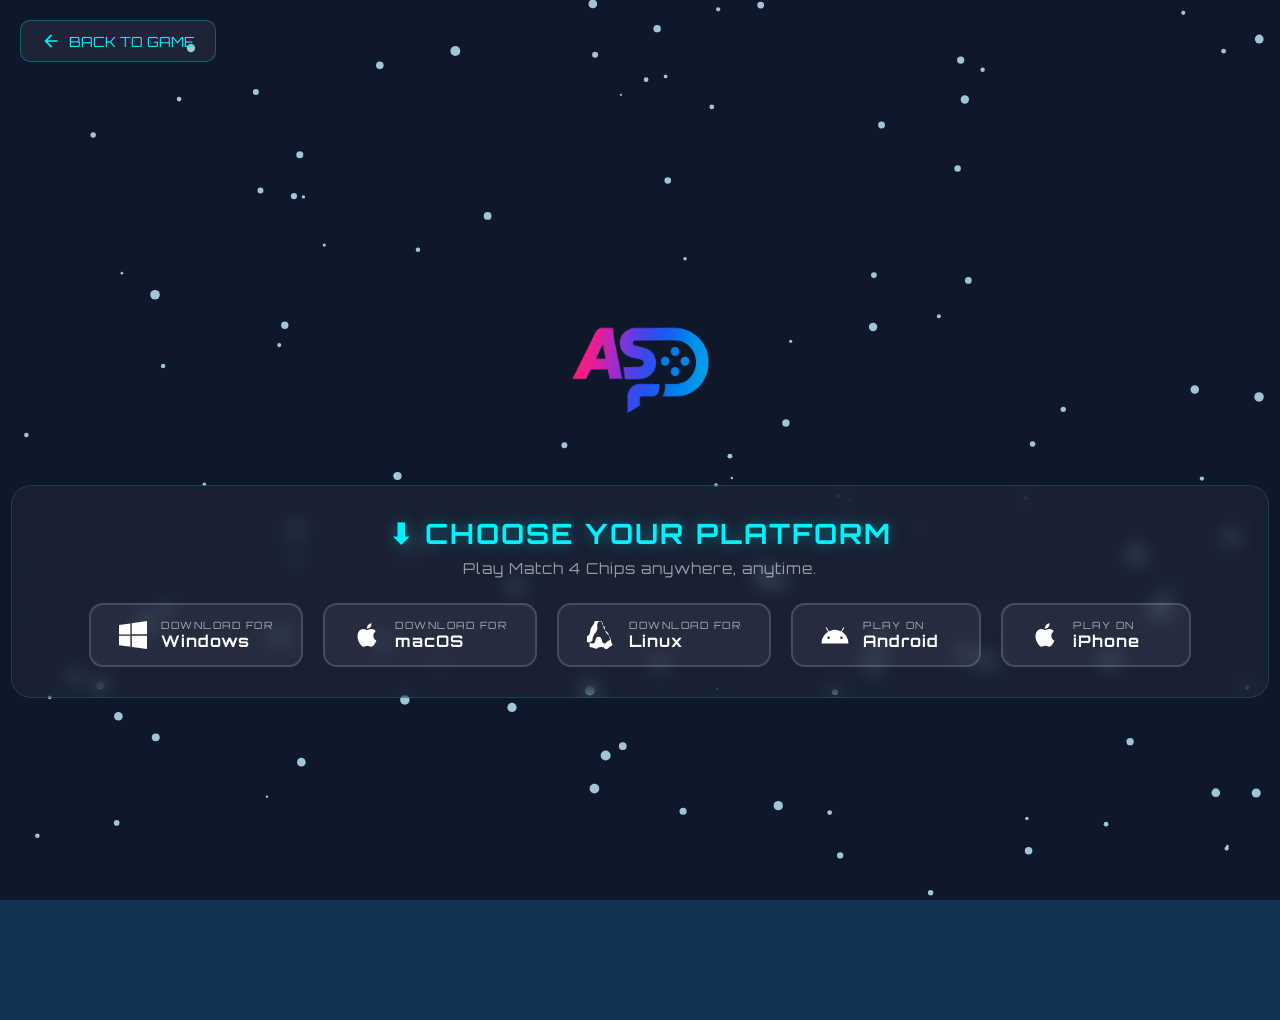
==== download.html @ 0f6c7f7f "feat: move download options to dedicated download page" ====
<!DOCTYPE html>
<html lang="en">
<head>
    <meta charset="UTF-8">
    <meta name="viewport" content="width=device-width, initial-scale=1.0">
    <link rel="preconnect" href="https://fonts.googleapis.com">
    <link rel="preconnect" href="https://fonts.gstatic.com" crossorigin>
    <link href="https://fonts.googleapis.com/css2?family=Orbitron:wght@400;500;600;700;800;900&display=swap" rel="stylesheet">
    <link rel="stylesheet" href="style.css">
    <title>Download - MATCH 4 CHIPS</title>
    <style>
        .download-container {
            display: flex;
            flex-direction: column;
            align-items: center;
            justify-content: center;
            min-height: 100vh;
            padding: 40px 20px;
            text-align: center;
        }
        .back-btn {
            position: absolute;
            top: 20px;
            left: 20px;
            color: #00f2fe;
            text-decoration: none;
            font-family: 'Orbitron', sans-serif;
            font-size: 14px;
            display: flex;
            align-items: center;
            gap: 8px;
            padding: 10px 20px;
            background: rgba(255, 255, 255, 0.06);
            border: 1px solid rgba(0, 242, 254, 0.3);
            border-radius: 10px;
            transition: all 0.3s ease;
        }
        .back-btn:hover {
            background: rgba(0, 242, 254, 0.15);
            transform: translateX(-5px);
        }
    </style>
</head>
<body>
    <canvas id="bg"></canvas>
    
    <a href="index.html" class="back-btn">
        <svg viewBox="0 0 24 24" fill="currentColor" width="20" height="20"><path d="M20 11H7.83l5.59-5.59L12 4l-8 8 8 8 1.41-1.41L7.83 13H20v-2z"/></svg>
        BACK TO GAME
    </a>

    <div class="download-container">
        <div class="logo" style="margin-bottom: 40px;">
            <img src="logo.png" class="logo1" />
        </div>

        <div class="download-section" style="margin-top: 0; display: block;">
            <h2 class="download-title">⬇ Choose Your Platform</h2>
            <p class="download-subtitle">Play Match 4 Chips anywhere, anytime.</p>
            
            <div class="download-buttons">
                <a href="https://github.com/sudiptosaha5002-lang/Match-4-Chips-Game/archive/refs/heads/main.zip" class="download-btn windows" download>
                    <svg viewBox="0 0 24 24" fill="currentColor" width="24" height="24"><path d="M0 3.449L9.75 2.1v9.451H0m10.949-9.602L24 0v11.4H10.949M0 12.6h9.75v9.451L0 20.699M10.949 12.6H24V24l-12.9-1.801"/></svg>
                    <div class="download-btn-text">
                        <span class="download-label">Download for</span>
                        <span class="download-platform">Windows</span>
                    </div>
                </a>
                <a href="https://github.com/sudiptosaha5002-lang/Match-4-Chips-Game/archive/refs/heads/main.zip" class="download-btn mac" download>
                    <svg viewBox="0 0 24 24" fill="currentColor" width="24" height="24"><path d="M18.71 19.5c-.83 1.24-1.71 2.45-3.05 2.47-1.34.03-1.77-.79-3.29-.79-1.53 0-2 .77-3.27.82-1.31.05-2.3-1.32-3.14-2.53C4.25 17 2.94 12.45 4.7 9.39c.87-1.52 2.43-2.48 4.12-2.51 1.28-.02 2.5.87 3.29.87.78 0 2.26-1.07 3.8-.91.65.03 2.47.26 3.64 1.98-.09.06-2.17 1.28-2.15 3.81.03 3.02 2.65 4.03 2.68 4.04-.03.07-.42 1.44-1.38 2.83M13 3.5c.73-.83 1.94-1.46 2.94-1.5.13 1.17-.34 2.35-1.04 3.19-.69.85-1.83 1.51-2.95 1.42-.15-1.15.41-2.35 1.05-3.11z"/></svg>
                    <div class="download-btn-text">
                        <span class="download-label">Download for</span>
                        <span class="download-platform">macOS</span>
                    </div>
                </a>
                <a href="https://github.com/sudiptosaha5002-lang/Match-4-Chips-Game/archive/refs/heads/main.zip" class="download-btn linux" download>
                    <svg viewBox="0 0 24 24" fill="currentColor" width="24" height="24"><path d="M12.504 0c-.155 0-.315.008-.48.021-4.226.333-3.105 4.807-3.17 6.298-.076 1.092-.3 1.953-1.05 3.02-.885 1.051-2.127 2.75-2.716 4.521-.278.832-.41 1.684-.287 2.489a.424.424 0 00-.11.135c-.26.268-.45.6-.663.839-.199.199-.485.267-.797.4-.313.136-.658.269-.864.68-.09.189-.136.394-.132.602 0 .199.027.4.055.536.058.399.116.728.04.97-.249.68-.28 1.145-.106 1.484.174.334.535.47.94.601.81.2 1.91.135 2.774.6.926.466 1.866.67 2.616.47.526-.116.97-.464 1.208-.946.587-.003 1.23-.269 2.26-.334.699-.058 1.574.267 2.577.2.025.134.063.198.114.333l.003.003c.391.778 1.113 1.132 1.884 1.071.771-.06 1.592-.536 2.257-1.306.631-.765 1.683-1.084 2.378-1.503.348-.199.629-.469.649-.853.023-.4-.2-.811-.714-1.376v-.097l-.003-.003c-.17-.2-.25-.535-.338-.926-.2-.868-.134-2.138-.934-3.674-.466-.902-1.005-1.602-1.607-2.169-.625-.6-1.277-1.2-1.774-1.866-.497-.669-.849-1.471-1.108-2.723-.106-.567-.132-1.143-.123-1.522-.013-.468-.088-.99-.384-1.413-.315-.449-.77-.601-1.28-.543zm-.034 1.07c.455-.063.795.128.988.417.19.29.267.678.282 1.119.013.466.006 1.066.119 1.676.256 1.307.638 2.186 1.196 2.936.557.749 1.226 1.399 1.849 1.996.57.545 1.067 1.176 1.491 2.003.753 1.447.826 2.59 1.007 3.384.09.397.2.785.463 1.076.06.06.127.117.18.164-.141.349-.41.553-.689.706-.652.382-1.802.742-2.504 1.594-.604.71-1.336 1.102-1.97 1.152-.63.047-1.167-.192-1.458-.79-.276-.569-.465-1.193-.613-1.79-.146-.59-.27-1.164-.425-1.557-.339-.86-.858-1.306-1.459-1.532-.303-.13-.64-.2-1.003-.2h-.002c-.341 0-.68.07-.967.185-.6.21-1.095.637-1.418 1.478-.15.388-.266.958-.401 1.545-.136.59-.312 1.21-.576 1.768-.28.586-.808.82-1.431.872-.624.05-1.36-.14-2.04-.508a10.484 10.484 0 01-.122-.063c-.724-.399-1.779-.347-2.565-.537-.379-.1-.614-.218-.718-.411-.104-.193-.133-.525.107-1.1.155-.37.152-.784.098-1.208-.055-.426-.123-.795-.18-1.155-.025-.124-.046-.324-.043-.508.004-.193.038-.376.113-.536.056-.12.203-.249.461-.363.326-.143.753-.233 1.006-.49.26-.265.46-.573.674-.854.214-.285.378-.583.502-.95.087-.233.195-.597.277-.96-.038-.753.008-1.548.278-2.36.544-1.638 1.71-3.265 2.566-4.28.695-.863.95-1.838 1.035-2.99.072-1.542-.138-4.613 2.76-4.88z"/></svg>
                    <div class="download-btn-text">
                        <span class="download-label">Download for</span>
                        <span class="download-platform">Linux</span>
                    </div>
                </a>
                <a href="https://match4chipss.netlify.app/" class="download-btn android" target="_blank">
                    <svg viewBox="0 0 24 24" fill="currentColor" width="24" height="24"><path d="M17.523 15.341a1.015 1.015 0 01-1.016-1.016c0-.562.453-1.015 1.016-1.015a1.015 1.015 0 11-.001 2.031zm-11.046 0a1.015 1.015 0 01-1.016-1.016c0-.562.453-1.015 1.016-1.015a1.015 1.015 0 11-.001 2.031zm11.405-6.02l1.96-3.396a.416.416 0 00-.152-.567.416.416 0 00-.567.152l-1.986 3.44A12.306 12.306 0 0012 7.467c-1.812 0-3.521.393-5.137 1.483L4.877 5.51a.416.416 0 00-.567-.152.416.416 0 00-.152.567l1.96 3.396C2.689 11.435.482 15.068.482 19.241h23.036c0-4.173-2.207-7.806-5.636-9.92z"/></svg>
                    <div class="download-btn-text">
                        <span class="download-label">Play on</span>
                        <span class="download-platform">Android</span>
                    </div>
                </a>
                <a href="https://match4chipss.netlify.app/" class="download-btn iphone" target="_blank">
                    <svg viewBox="0 0 24 24" fill="currentColor" width="24" height="24"><path d="M18.71 19.5c-.83 1.24-1.71 2.45-3.05 2.47-1.34.03-1.77-.79-3.29-.79-1.53 0-2 .77-3.27.82-1.31.05-2.3-1.32-3.14-2.53C4.25 17 2.94 12.45 4.7 9.39c.87-1.52 2.43-2.48 4.12-2.51 1.28-.02 2.5.87 3.29.87.78 0 2.26-1.07 3.8-.91.65.03 2.47.26 3.64 1.98-.09.06-2.17 1.28-2.15 3.81.03 3.02 2.65 4.03 2.68 4.04-.03.07-.42 1.44-1.38 2.83M13 3.5c.73-.83 1.94-1.46 2.94-1.5.13 1.17-.34 2.35-1.04 3.19-.69.85-1.83 1.51-2.95 1.42-.15-1.15.41-2.35 1.05-3.11z"/></svg>
                    <div class="download-btn-text">
                        <span class="download-label">Play on</span>
                        <span class="download-platform">iPhone</span>
                    </div>
                </a>
            </div>
        </div>
    </div>

    <script src="bgscript.js"></script>
</body>
</html>
---- style.css ----
body {
    background-color: rgb(17, 50, 83);
    margin: 0;
    min-height: 100vh;
    display: flex;
    flex-direction: column;
    justify-content: center;
    align-items: center;
    overflow-y: auto;
    overflow-x: hidden;
    padding: 20px 0;
    box-sizing: border-box;
}

#bg {
    position: fixed;
    top: 0;
    left: 0;
    z-index: -1;
    width: 100vw;
    height: 100vh;
    background: #0f172a; 
}

.logo {
    text-align: center;
    margin-bottom: 20px;
    width: 100%;
}

.logo1 {
    height: auto;
    width: 25vw;
    min-width: 140px;
    max-width: 185px;
}

.content-wrapper {
    display: flex;
    flex-direction: row;
    align-items: center;
    justify-content: center;
    gap: 40px;
    width: 95vw;
    max-width: 1400px;
    flex-wrap: wrap;
    margin: 0 auto;
}

.intro {
    text-transform: uppercase;
    color: aqua;
    font-family: 'Orbitron', sans-serif;
    text-align: left;
    flex: 1 1 300px;
    max-width: 500px;
    box-sizing: border-box;
    margin: 0;
}

.intro h1 {
    font-size: clamp(28px, 6vw, 40px);
    margin: 10px 0;
}

.intro h2 {
    font-size: clamp(16px, 3.5vw, 22px);
    margin: 5px 0 15px 0;
}

.btn-group {
    display: flex;
    justify-content: flex-start;
    gap: 20px;
    flex-wrap: wrap;
    margin-bottom: 25px;
}

.sbtn, .restart {
    border: 3px solid rgb(255, 255, 255);
    background-color: rgb(89, 177, 140);
    border-radius: 16px;
    padding: 10px 20px;
    font-family: 'Orbitron', system-ui, -apple-system, BlinkMacSystemFont, 'Segoe UI', Roboto, Oxygen, Ubuntu, Cantarell, 'Open Sans', 'Helvetica Neue', sans-serif;
    font-weight: bold;
    font-size: clamp(14px, 4vw, 19px);
    color: rgb(189, 236, 221);
    cursor: pointer;
    transition: all 0.2s ease;
    display: flex;
    justify-content: center;
    align-items: center;
}

.restart {
    border: 3px solid rgb(192, 241, 45);
    background-color: rgb(71, 171, 68);
    color: rgb(209, 248, 209);
}

.sbtn:hover, .restart:hover {
    transform: translateY(-3px) scale(1.05);
    box-shadow:
        inset 0 2px 0 rgba(255,255,255,0.4),
        0 10px 18px rgba(0,0,0,0.4);
}

.sbtn:active, .restart:active {
    transform: translateY(1px) scale(0.98);
    box-shadow:
        inset 0 1px 0 rgba(255,255,255,0.2),
        0 4px 6px rgba(0,0,0,0.3);
}

.container {
    border: 5px solid rgb(255, 252, 252);
    border-radius: 20px;
    flex: 1 1 auto;
    width: 100%;
    max-width: 750px;
    background-color: aqua;
    display: flex;
    justify-content: center;
    align-items: center;
    margin: 0 auto;
    padding: 1vw;
    box-sizing: border-box;
}

.board {
    border-spacing: 0;
    margin: auto;
    width: 100%;
    table-layout: fixed;
}

.board td {
    padding: min(1vw, 2px);
}

.board button {
    width: 100%;
    aspect-ratio: 1 / 1;
    border: min(1vw, 4.5px) solid rgb(5, 60, 46);
    border-radius: 50%;
    background-color: rgb(125, 121, 121);
    cursor: pointer;
    box-sizing: border-box;
    display: block;
}


/* Download CTA on Main Page */
.download-cta {
    margin: 30px auto;
    text-align: center;
}

.download-game-btn {
    display: inline-flex;
    align-items: center;
    gap: 12px;
    padding: 12px 30px;
    background: rgba(0, 242, 254, 0.1);
    border: 2px solid #00f2fe;
    border-radius: 50px;
    color: #00f2fe;
    font-family: 'Orbitron', sans-serif;
    font-size: 14px;
    font-weight: 700;
    text-decoration: none;
    text-transform: uppercase;
    letter-spacing: 2px;
    transition: all 0.3s ease;
    box-shadow: 0 0 15px rgba(0, 242, 254, 0.2);
}

.download-game-btn:hover {
    background: #00f2fe;
    color: #0f172a;
    transform: translateY(-3px);
    box-shadow: 0 0 30px rgba(0, 242, 254, 0.6);
}

.download-game-btn svg {
    transition: transform 0.3s ease;
}

.download-game-btn:hover svg {
    transform: translateY(2px);
}

/* Download Section */
.download-section {
    width: 95vw;
    max-width: 1400px;
    text-align: center;
    margin: 40px auto 20px;
    padding: 30px 20px;
    background: rgba(255, 255, 255, 0.04);
    border: 1px solid rgba(0, 242, 254, 0.15);
    border-radius: 20px;
    backdrop-filter: blur(10px);
    -webkit-backdrop-filter: blur(10px);
}

.download-title {
    font-family: 'Orbitron', sans-serif;
    font-size: clamp(20px, 4vw, 28px);
    color: #00f2fe;
    margin: 0 0 8px;
    text-transform: uppercase;
    letter-spacing: 2px;
    text-shadow: 0 0 15px rgba(0, 242, 254, 0.4);
}

.download-subtitle {
    font-family: 'Orbitron', sans-serif;
    font-size: clamp(12px, 2.5vw, 15px);
    color: rgba(255, 255, 255, 0.55);
    margin: 0 0 25px;
    letter-spacing: 1px;
}

.download-buttons {
    display: flex;
    justify-content: center;
    gap: 20px;
    flex-wrap: wrap;
}

.download-btn {
    display: flex;
    align-items: center;
    gap: 14px;
    padding: 14px 28px;
    border-radius: 14px;
    text-decoration: none;
    border: 2px solid rgba(255, 255, 255, 0.15);
    background: rgba(255, 255, 255, 0.06);
    color: #fff;
    cursor: pointer;
    transition: all 0.3s ease;
    min-width: 190px;
    box-sizing: border-box;
}

.download-btn svg {
    width: 28px;
    height: 28px;
    flex-shrink: 0;
    transition: transform 0.3s ease;
}

.download-btn-text {
    display: flex;
    flex-direction: column;
    align-items: flex-start;
    text-align: left;
}

.download-label {
    font-family: 'Orbitron', sans-serif;
    font-size: 10px;
    text-transform: uppercase;
    letter-spacing: 1.5px;
    opacity: 0.6;
}

.download-platform {
    font-family: 'Orbitron', sans-serif;
    font-size: 16px;
    font-weight: 700;
    letter-spacing: 1px;
}

/* Platform-specific accent colors */
.download-btn.windows:hover {
    border-color: #00a4ef;
    background: rgba(0, 164, 239, 0.15);
    box-shadow: 0 0 20px rgba(0, 164, 239, 0.25), inset 0 0 15px rgba(0, 164, 239, 0.08);
    transform: translateY(-4px);
}

.download-btn.mac:hover {
    border-color: #a2aaad;
    background: rgba(162, 170, 173, 0.15);
    box-shadow: 0 0 20px rgba(162, 170, 173, 0.25), inset 0 0 15px rgba(162, 170, 173, 0.08);
    transform: translateY(-4px);
}

.download-btn.linux:hover {
    border-color: #f5a623;
    background: rgba(245, 166, 35, 0.15);
    box-shadow: 0 0 20px rgba(245, 166, 35, 0.25), inset 0 0 15px rgba(245, 166, 35, 0.08);
    transform: translateY(-4px);
}

.download-btn.android:hover {
    border-color: #3ddc84;
    background: rgba(61, 220, 132, 0.15);
    box-shadow: 0 0 20px rgba(61, 220, 132, 0.25), inset 0 0 15px rgba(61, 220, 132, 0.08);
    transform: translateY(-4px);
}

.download-btn.iphone:hover {
    border-color: #f5f5f7;
    background: rgba(245, 245, 247, 0.12);
    box-shadow: 0 0 20px rgba(245, 245, 247, 0.2), inset 0 0 15px rgba(245, 245, 247, 0.06);
    transform: translateY(-4px);
}

.download-btn:hover svg {
    transform: scale(1.15);
}

.download-btn:active {
    transform: translateY(1px) scale(0.98);
}

@media (max-width: 768px) {
    .content-wrapper {
        flex-direction: column;
    }
    .intro {
        text-align: center;
    }
    .btn-group {
        justify-content: center;
    }
    .container {
        border-width: 3px;
        border-radius: 15px;
        width: 95vw;
    }
    .download-section {
        margin-top: 30px;
        padding: 20px 15px;
    }
    .download-buttons {
        flex-direction: column;
        align-items: center;
        gap: 12px;
    }
    .download-btn {
        width: 100%;
        max-width: 280px;
        justify-content: center;
        padding: 12px 20px;
    }
}

@media (max-width: 400px) {
    .download-btn {
        min-width: unset;
        padding: 10px 16px;
        gap: 10px;
    }
    .download-platform {
        font-size: 14px;
    }
}

/* Cyberpunk 2D UI Scrollbar */
::-webkit-scrollbar {
    width: 12px;
    background: #0a0a0f;
}

::-webkit-scrollbar-track {
    background: rgb(17, 50, 83);
    border-left: 2px solid #00f2fe;
}

::-webkit-scrollbar-thumb {
    background-color: #0f172a;
    border: 1px solid #00f2fe;
    box-shadow: inset 0 0 5px #00f2fe;
}

::-webkit-scrollbar-thumb:hover {
    background-color: #00f2fe;
    box-shadow: 0 0 10px #00f2fe, 0 0 20px #00f2fe;
}
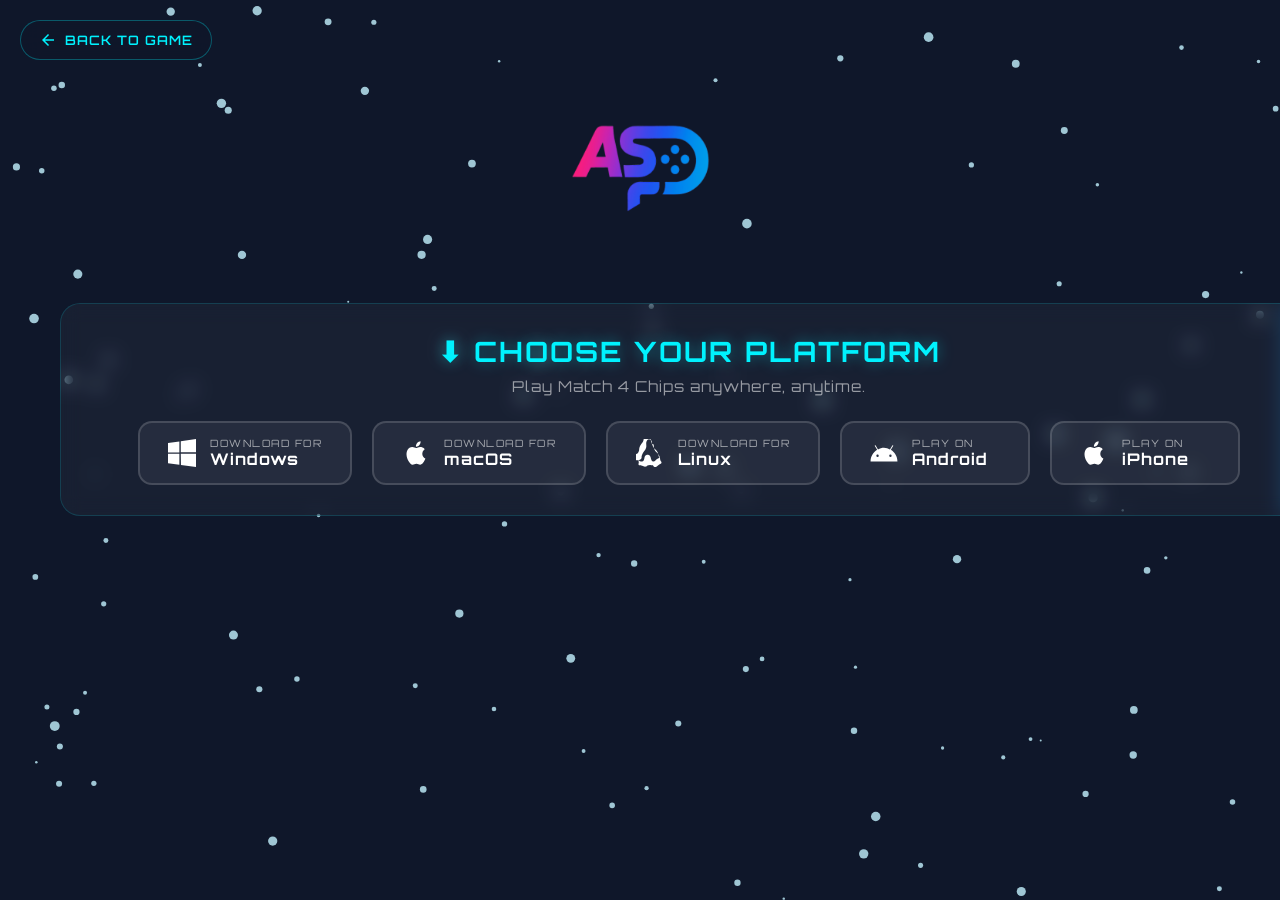
==== commit a9517b13: "fix: improve download page UI and layout" ====
--- a/download.html
+++ b/download.html
@@ -9,35 +9,48 @@
     <link rel="stylesheet" href="style.css">
     <title>Download - MATCH 4 CHIPS</title>
     <style>
-        .download-container {
+        body {
+            justify-content: flex-start; /* Override center to allow scrolling if needed */
+            padding-top: 80px;
+        }
+        .back-btn {
+            position: fixed;
+            top: 20px;
+            left: 20px;
+            z-index: 100;
+            color: #00f2fe;
+            text-decoration: none;
+            font-family: 'Orbitron', sans-serif;
+            font-size: 13px;
+            font-weight: 600;
+            display: flex;
+            align-items: center;
+            gap: 8px;
+            padding: 10px 18px;
+            background: rgba(15, 23, 42, 0.8);
+            border: 1px solid rgba(0, 242, 254, 0.3);
+            border-radius: 50px;
+            transition: all 0.3s ease;
+            backdrop-filter: blur(10px);
+            -webkit-backdrop-filter: blur(10px);
+            text-transform: uppercase;
+            letter-spacing: 1px;
+        }
+        .back-btn:hover {
+            background: #00f2fe;
+            color: #0f172a;
+            box-shadow: 0 0 20px rgba(0, 242, 254, 0.4);
+            transform: translateX(5px);
+        }
+        .download-page-wrapper {
+            width: 100%;
+            max-width: 1200px;
             display: flex;
             flex-direction: column;
             align-items: center;
-            justify-content: center;
-            min-height: 100vh;
-            padding: 40px 20px;
-            text-align: center;
-        }
-        .back-btn {
-            position: absolute;
-            top: 20px;
-            left: 20px;
-            color: #00f2fe;
-            text-decoration: none;
-            font-family: 'Orbitron', sans-serif;
-            font-size: 14px;
-            display: flex;
-            align-items: center;
-            gap: 8px;
-            padding: 10px 20px;
-            background: rgba(255, 255, 255, 0.06);
-            border: 1px solid rgba(0, 242, 254, 0.3);
-            border-radius: 10px;
-            transition: all 0.3s ease;
-        }
-        .back-btn:hover {
-            background: rgba(0, 242, 254, 0.15);
-            transform: translateX(-5px);
+            padding: 20px;
+            box-sizing: border-box;
+            z-index: 10;
         }
     </style>
 </head>
@@ -45,50 +58,50 @@
     <canvas id="bg"></canvas>
     
     <a href="index.html" class="back-btn">
-        <svg viewBox="0 0 24 24" fill="currentColor" width="20" height="20"><path d="M20 11H7.83l5.59-5.59L12 4l-8 8 8 8 1.41-1.41L7.83 13H20v-2z"/></svg>
-        BACK TO GAME
+        <svg viewBox="0 0 24 24" fill="currentColor" width="18" height="18"><path d="M20 11H7.83l5.59-5.59L12 4l-8 8 8 8 1.41-1.41L7.83 13H20v-2z"/></svg>
+        <span>Back to Game</span>
     </a>
 
-    <div class="download-container">
-        <div class="logo" style="margin-bottom: 40px;">
-            <img src="logo.png" class="logo1" />
+    <div class="download-page-wrapper">
+        <div class="logo">
+            <img src="logo.png" class="logo1" alt="Match 4 Chips Logo" />
         </div>
 
-        <div class="download-section" style="margin-top: 0; display: block;">
+        <div class="download-section">
             <h2 class="download-title">⬇ Choose Your Platform</h2>
             <p class="download-subtitle">Play Match 4 Chips anywhere, anytime.</p>
             
             <div class="download-buttons">
                 <a href="https://github.com/sudiptosaha5002-lang/Match-4-Chips-Game/archive/refs/heads/main.zip" class="download-btn windows" download>
-                    <svg viewBox="0 0 24 24" fill="currentColor" width="24" height="24"><path d="M0 3.449L9.75 2.1v9.451H0m10.949-9.602L24 0v11.4H10.949M0 12.6h9.75v9.451L0 20.699M10.949 12.6H24V24l-12.9-1.801"/></svg>
+                    <svg viewBox="0 0 24 24" fill="currentColor"><path d="M0 3.449L9.75 2.1v9.451H0m10.949-9.602L24 0v11.4H10.949M0 12.6h9.75v9.451L0 20.699M10.949 12.6H24V24l-12.9-1.801"/></svg>
                     <div class="download-btn-text">
                         <span class="download-label">Download for</span>
                         <span class="download-platform">Windows</span>
                     </div>
                 </a>
                 <a href="https://github.com/sudiptosaha5002-lang/Match-4-Chips-Game/archive/refs/heads/main.zip" class="download-btn mac" download>
-                    <svg viewBox="0 0 24 24" fill="currentColor" width="24" height="24"><path d="M18.71 19.5c-.83 1.24-1.71 2.45-3.05 2.47-1.34.03-1.77-.79-3.29-.79-1.53 0-2 .77-3.27.82-1.31.05-2.3-1.32-3.14-2.53C4.25 17 2.94 12.45 4.7 9.39c.87-1.52 2.43-2.48 4.12-2.51 1.28-.02 2.5.87 3.29.87.78 0 2.26-1.07 3.8-.91.65.03 2.47.26 3.64 1.98-.09.06-2.17 1.28-2.15 3.81.03 3.02 2.65 4.03 2.68 4.04-.03.07-.42 1.44-1.38 2.83M13 3.5c.73-.83 1.94-1.46 2.94-1.5.13 1.17-.34 2.35-1.04 3.19-.69.85-1.83 1.51-2.95 1.42-.15-1.15.41-2.35 1.05-3.11z"/></svg>
+                    <svg viewBox="0 0 24 24" fill="currentColor"><path d="M18.71 19.5c-.83 1.24-1.71 2.45-3.05 2.47-1.34.03-1.77-.79-3.29-.79-1.53 0-2 .77-3.27.82-1.31.05-2.3-1.32-3.14-2.53C4.25 17 2.94 12.45 4.7 9.39c.87-1.52 2.43-2.48 4.12-2.51 1.28-.02 2.5.87 3.29.87.78 0 2.26-1.07 3.8-.91.65.03 2.47.26 3.64 1.98-.09.06-2.17 1.28-2.15 3.81.03 3.02 2.65 4.03 2.68 4.04-.03.07-.42 1.44-1.38 2.83M13 3.5c.73-.83 1.94-1.46 2.94-1.5.13 1.17-.34 2.35-1.04 3.19-.69.85-1.83 1.51-2.95 1.42-.15-1.15.41-2.35 1.05-3.11z"/></svg>
                     <div class="download-btn-text">
                         <span class="download-label">Download for</span>
                         <span class="download-platform">macOS</span>
                     </div>
                 </a>
                 <a href="https://github.com/sudiptosaha5002-lang/Match-4-Chips-Game/archive/refs/heads/main.zip" class="download-btn linux" download>
-                    <svg viewBox="0 0 24 24" fill="currentColor" width="24" height="24"><path d="M12.504 0c-.155 0-.315.008-.48.021-4.226.333-3.105 4.807-3.17 6.298-.076 1.092-.3 1.953-1.05 3.02-.885 1.051-2.127 2.75-2.716 4.521-.278.832-.41 1.684-.287 2.489a.424.424 0 00-.11.135c-.26.268-.45.6-.663.839-.199.199-.485.267-.797.4-.313.136-.658.269-.864.68-.09.189-.136.394-.132.602 0 .199.027.4.055.536.058.399.116.728.04.97-.249.68-.28 1.145-.106 1.484.174.334.535.47.94.601.81.2 1.91.135 2.774.6.926.466 1.866.67 2.616.47.526-.116.97-.464 1.208-.946.587-.003 1.23-.269 2.26-.334.699-.058 1.574.267 2.577.2.025.134.063.198.114.333l.003.003c.391.778 1.113 1.132 1.884 1.071.771-.06 1.592-.536 2.257-1.306.631-.765 1.683-1.084 2.378-1.503.348-.199.629-.469.649-.853.023-.4-.2-.811-.714-1.376v-.097l-.003-.003c-.17-.2-.25-.535-.338-.926-.2-.868-.134-2.138-.934-3.674-.466-.902-1.005-1.602-1.607-2.169-.625-.6-1.277-1.2-1.774-1.866-.497-.669-.849-1.471-1.108-2.723-.106-.567-.132-1.143-.123-1.522-.013-.468-.088-.99-.384-1.413-.315-.449-.77-.601-1.28-.543zm-.034 1.07c.455-.063.795.128.988.417.19.29.267.678.282 1.119.013.466.006 1.066.119 1.676.256 1.307.638 2.186 1.196 2.936.557.749 1.226 1.399 1.849 1.996.57.545 1.067 1.176 1.491 2.003.753 1.447.826 2.59 1.007 3.384.09.397.2.785.463 1.076.06.06.127.117.18.164-.141.349-.41.553-.689.706-.652.382-1.802.742-2.504 1.594-.604.71-1.336 1.102-1.97 1.152-.63.047-1.167-.192-1.458-.79-.276-.569-.465-1.193-.613-1.79-.146-.59-.27-1.164-.425-1.557-.339-.86-.858-1.306-1.459-1.532-.303-.13-.64-.2-1.003-.2h-.002c-.341 0-.68.07-.967.185-.6.21-1.095.637-1.418 1.478-.15.388-.266.958-.401 1.545-.136.59-.312 1.21-.576 1.768-.28.586-.808.82-1.431.872-.624.05-1.36-.14-2.04-.508a10.484 10.484 0 01-.122-.063c-.724-.399-1.779-.347-2.565-.537-.379-.1-.614-.218-.718-.411-.104-.193-.133-.525.107-1.1.155-.37.152-.784.098-1.208-.055-.426-.123-.795-.18-1.155-.025-.124-.046-.324-.043-.508.004-.193.038-.376.113-.536.056-.12.203-.249.461-.363.326-.143.753-.233 1.006-.49.26-.265.46-.573.674-.854.214-.285.378-.583.502-.95.087-.233.195-.597.277-.96-.038-.753.008-1.548.278-2.36.544-1.638 1.71-3.265 2.566-4.28.695-.863.95-1.838 1.035-2.99.072-1.542-.138-4.613 2.76-4.88z"/></svg>
+                    <svg viewBox="0 0 24 24" fill="currentColor"><path d="M12.504 0c-.155 0-.315.008-.48.021-4.226.333-3.105 4.807-3.17 6.298-.076 1.092-.3 1.953-1.05 3.02-.885 1.051-2.127 2.75-2.716 4.521-.278.832-.41 1.684-.287 2.489a.424.424 0 00-.11.135c-.26.268-.45.6-.663.839-.199.199-.485.267-.797.4-.313.136-.658.269-.864.68-.09.189-.136.394-.132.602 0 .199.027.4.055.536.058.399.116.728.04.97-.249.68-.28 1.145-.106 1.484.174.334.535.47.94.601.81.2 1.91.135 2.774.6.926.466 1.866.67 2.616.47.526-.116.97-.464 1.208-.946.587-.003 1.23-.269 2.26-.334.699-.058 1.574.267 2.577.2.025.134.063.198.114.333l.003.003c.391.778 1.113 1.132 1.884 1.071.771-.06 1.592-.536 2.257-1.306.631-.765 1.683-1.084 2.378-1.503.348-.199.629-.469.649-.853.023-.4-.2-.811-.714-1.376v-.097l-.003-.003c-.17-.2-.25-.535-.338-.926-.2-.868-.134-2.138-.934-3.674-.466-.902-1.005-1.602-1.607-2.169-.625-.6-1.277-1.2-1.774-1.866-.497-.669-.849-1.471-1.108-2.723-.106-.567-.132-1.143-.123-1.522-.013-.468-.088-.99-.384-1.413-.315-.449-.77-.601-1.28-.543zm-.034 1.07c.455-.063.795.128.988.417.19.29.267.678.282 1.119.013.466.006 1.066.119 1.676.256 1.307.638 2.186 1.196 2.936.557.749 1.226 1.399 1.849 1.996.57.545 1.067 1.176 1.491 2.003.753 1.447.826 2.59 1.007 3.384.09.397.2.785.463 1.076.06.06.127.117.18.164-.141.349-.41.553-.689.706-.652.382-1.802.742-2.504 1.594-.604.71-1.336 1.102-1.97 1.152-.63.047-1.167-.192-1.458-.79-.276-.569-.465-1.193-.613-1.79-.146-.59-.27-1.164-.425-1.557-.339-.86-.858-1.306-1.459-1.532-.303-.13-.64-.2-1.003-.2h-.002c-.341 0-.68.07-.967.185-.6.21-1.095.637-1.418 1.478-.15.388-.266.958-.401 1.545-.136.59-.312 1.21-.576 1.768-.28.586-.808.82-1.431.872-.624.05-1.36-.14-2.04-.508a10.484 10.484 0 01-.122-.063c-.724-.399-1.779-.347-2.565-.537-.379-.1-.614-.218-.718-.411-.104-.193-.133-.525.107-1.1.155-.37.152-.784.098-1.208-.055-.426-.123-.795-.18-1.155-.025-.124-.046-.324-.043-.508.004-.193.038-.376.113-.536.056-.12.203-.249.461-.363.326-.143.753-.233 1.006-.49.26-.265.46-.573.674-.854.214-.285.378-.583.502-.95.087-.233.195-.597.277-.96-.038-.753.008-1.548.278-2.36.544-1.638 1.71-3.265 2.566-4.28.695-.863.95-1.838 1.035-2.99.072-1.542-.138-4.613 2.76-4.88z"/></svg>
                     <div class="download-btn-text">
                         <span class="download-label">Download for</span>
                         <span class="download-platform">Linux</span>
                     </div>
                 </a>
                 <a href="https://match4chipss.netlify.app/" class="download-btn android" target="_blank">
-                    <svg viewBox="0 0 24 24" fill="currentColor" width="24" height="24"><path d="M17.523 15.341a1.015 1.015 0 01-1.016-1.016c0-.562.453-1.015 1.016-1.015a1.015 1.015 0 11-.001 2.031zm-11.046 0a1.015 1.015 0 01-1.016-1.016c0-.562.453-1.015 1.016-1.015a1.015 1.015 0 11-.001 2.031zm11.405-6.02l1.96-3.396a.416.416 0 00-.152-.567.416.416 0 00-.567.152l-1.986 3.44A12.306 12.306 0 0012 7.467c-1.812 0-3.521.393-5.137 1.483L4.877 5.51a.416.416 0 00-.567-.152.416.416 0 00-.152.567l1.96 3.396C2.689 11.435.482 15.068.482 19.241h23.036c0-4.173-2.207-7.806-5.636-9.92z"/></svg>
+                    <svg viewBox="0 0 24 24" fill="currentColor"><path d="M17.523 15.341a1.015 1.015 0 01-1.016-1.016c0-.562.453-1.015 1.016-1.015a1.015 1.015 0 11-.001 2.031zm-11.046 0a1.015 1.015 0 01-1.016-1.016c0-.562.453-1.015 1.016-1.015a1.015 1.015 0 11-.001 2.031zm11.405-6.02l1.96-3.396a.416.416 0 00-.152-.567.416.416 0 00-.567.152l-1.986 3.44A12.306 12.306 0 0012 7.467c-1.812 0-3.521.393-5.137 1.483L4.877 5.51a.416.416 0 00-.567-.152.416.416 0 00-.152.567l1.96 3.396C2.689 11.435.482 15.068.482 19.241h23.036c0-4.173-2.207-7.806-5.636-9.92z"/></svg>
                     <div class="download-btn-text">
                         <span class="download-label">Play on</span>
                         <span class="download-platform">Android</span>
                     </div>
                 </a>
                 <a href="https://match4chipss.netlify.app/" class="download-btn iphone" target="_blank">
-                    <svg viewBox="0 0 24 24" fill="currentColor" width="24" height="24"><path d="M18.71 19.5c-.83 1.24-1.71 2.45-3.05 2.47-1.34.03-1.77-.79-3.29-.79-1.53 0-2 .77-3.27.82-1.31.05-2.3-1.32-3.14-2.53C4.25 17 2.94 12.45 4.7 9.39c.87-1.52 2.43-2.48 4.12-2.51 1.28-.02 2.5.87 3.29.87.78 0 2.26-1.07 3.8-.91.65.03 2.47.26 3.64 1.98-.09.06-2.17 1.28-2.15 3.81.03 3.02 2.65 4.03 2.68 4.04-.03.07-.42 1.44-1.38 2.83M13 3.5c.73-.83 1.94-1.46 2.94-1.5.13 1.17-.34 2.35-1.04 3.19-.69.85-1.83 1.51-2.95 1.42-.15-1.15.41-2.35 1.05-3.11z"/></svg>
+                    <svg viewBox="0 0 24 24" fill="currentColor"><path d="M18.71 19.5c-.83 1.24-1.71 2.45-3.05 2.47-1.34.03-1.77-.79-3.29-.79-1.53 0-2 .77-3.27.82-1.31.05-2.3-1.32-3.14-2.53C4.25 17 2.94 12.45 4.7 9.39c.87-1.52 2.43-2.48 4.12-2.51 1.28-.02 2.5.87 3.29.87.78 0 2.26-1.07 3.8-.91.65.03 2.47.26 3.64 1.98-.09.06-2.17 1.28-2.15 3.81.03 3.02 2.65 4.03 2.68 4.04-.03.07-.42 1.44-1.38 2.83M13 3.5c.73-.83 1.94-1.46 2.94-1.5.13 1.17-.34 2.35-1.04 3.19-.69.85-1.83 1.51-2.95 1.42-.15-1.15.41-2.35 1.05-3.11z"/></svg>
                     <div class="download-btn-text">
                         <span class="download-label">Play on</span>
                         <span class="download-platform">iPhone</span>
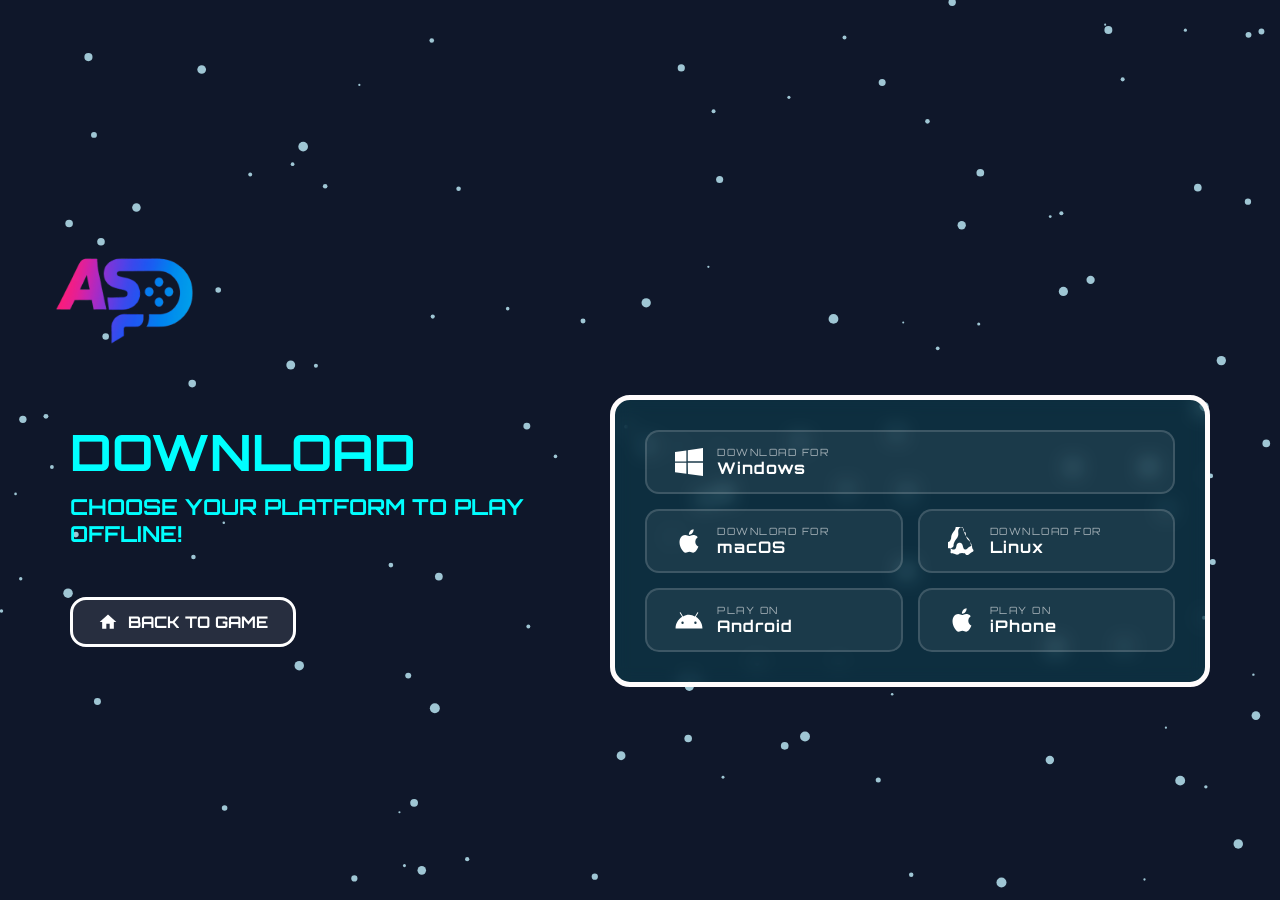
==== commit 1174e00a: "fix: match download page layout with game page" ====
--- a/download.html
+++ b/download.html
@@ -9,69 +9,79 @@
     <link rel="stylesheet" href="style.css">
     <title>Download - MATCH 4 CHIPS</title>
     <style>
-        body {
-            justify-content: flex-start; /* Override center to allow scrolling if needed */
-            padding-top: 80px;
-        }
-        .back-btn {
-            position: fixed;
-            top: 20px;
-            left: 20px;
-            z-index: 100;
-            color: #00f2fe;
-            text-decoration: none;
-            font-family: 'Orbitron', sans-serif;
-            font-size: 13px;
-            font-weight: 600;
-            display: flex;
-            align-items: center;
-            gap: 8px;
-            padding: 10px 18px;
-            background: rgba(15, 23, 42, 0.8);
-            border: 1px solid rgba(0, 242, 254, 0.3);
-            border-radius: 50px;
-            transition: all 0.3s ease;
+        /* Custom adjustments for the download page to match game layout */
+        .download-container-box {
+            background: rgba(0, 255, 255, 0.1);
+            border: 5px solid rgb(255, 252, 252);
+            border-radius: 20px;
+            padding: 30px;
+            width: 100%;
+            max-width: 600px;
+            box-sizing: border-box;
             backdrop-filter: blur(10px);
             -webkit-backdrop-filter: blur(10px);
-            text-transform: uppercase;
-            letter-spacing: 1px;
         }
-        .back-btn:hover {
-            background: #00f2fe;
+        
+        .download-btn-grid {
+            display: grid;
+            grid-template-columns: 1fr;
+            gap: 15px;
+            width: 100%;
+        }
+
+        @media (min-width: 1000px) {
+            .download-btn-grid {
+                grid-template-columns: 1fr 1fr;
+            }
+            .download-btn.windows { grid-column: span 2; } /* Make windows button wide */
+        }
+
+        .back-home-btn {
+            display: inline-flex;
+            align-items: center;
+            gap: 10px;
+            padding: 12px 25px;
+            background: rgba(255, 255, 255, 0.1);
+            border: 3px solid #fff;
+            border-radius: 16px;
+            color: #fff;
+            font-family: 'Orbitron', sans-serif;
+            font-weight: bold;
+            text-decoration: none;
+            transition: all 0.2s ease;
+            margin-top: 20px;
+        }
+
+        .back-home-btn:hover {
+            transform: translateY(-3px);
+            background: #fff;
             color: #0f172a;
-            box-shadow: 0 0 20px rgba(0, 242, 254, 0.4);
-            transform: translateX(5px);
-        }
-        .download-page-wrapper {
-            width: 100%;
-            max-width: 1200px;
-            display: flex;
-            flex-direction: column;
-            align-items: center;
-            padding: 20px;
-            box-sizing: border-box;
-            z-index: 10;
         }
     </style>
 </head>
 <body>
     <canvas id="bg"></canvas>
     
-    <a href="index.html" class="back-btn">
-        <svg viewBox="0 0 24 24" fill="currentColor" width="18" height="18"><path d="M20 11H7.83l5.59-5.59L12 4l-8 8 8 8 1.41-1.41L7.83 13H20v-2z"/></svg>
-        <span>Back to Game</span>
-    </a>
+    <!-- Using the same logo structure as index.html -->
+    <div class="logo" style="text-align: left; padding-left: 5vw; margin-top: 20px;">
+        <img src="logo.png" class="logo1" />
+    </div>
 
-    <div class="download-page-wrapper">
-        <div class="logo">
-            <img src="logo.png" class="logo1" alt="Match 4 Chips Logo" />
+    <div class="content-wrapper" style="margin-top: 0;">
+        <div class="intro">
+            <h1 style="font-size: clamp(32px, 8vw, 50px);">DOWNLOAD</h1>
+            <h2 style="margin-bottom: 30px;">Choose your platform to play offline!</h2>
+            
+            <div class="btn-group">
+                <a href="index.html" class="back-home-btn">
+                    <svg viewBox="0 0 24 24" fill="currentColor" width="20" height="20"><path d="M10 20v-6h4v6h5v-8h3L12 3 2 12h3v8z"/></svg>
+                    <span>BACK TO GAME</span>
+                </a>
+            </div>
         </div>
 
-        <div class="download-section">
-            <h2 class="download-title">⬇ Choose Your Platform</h2>
-            <p class="download-subtitle">Play Match 4 Chips anywhere, anytime.</p>
-            
-            <div class="download-buttons">
+        <div class="download-container-box">
+            <div class="download-btn-grid">
                 <a href="https://github.com/sudiptosaha5002-lang/Match-4-Chips-Game/archive/refs/heads/main.zip" class="download-btn windows" download>
                     <svg viewBox="0 0 24 24" fill="currentColor"><path d="M0 3.449L9.75 2.1v9.451H0m10.949-9.602L24 0v11.4H10.949M0 12.6h9.75v9.451L0 20.699M10.949 12.6H24V24l-12.9-1.801"/></svg>
                     <div class="download-btn-text">
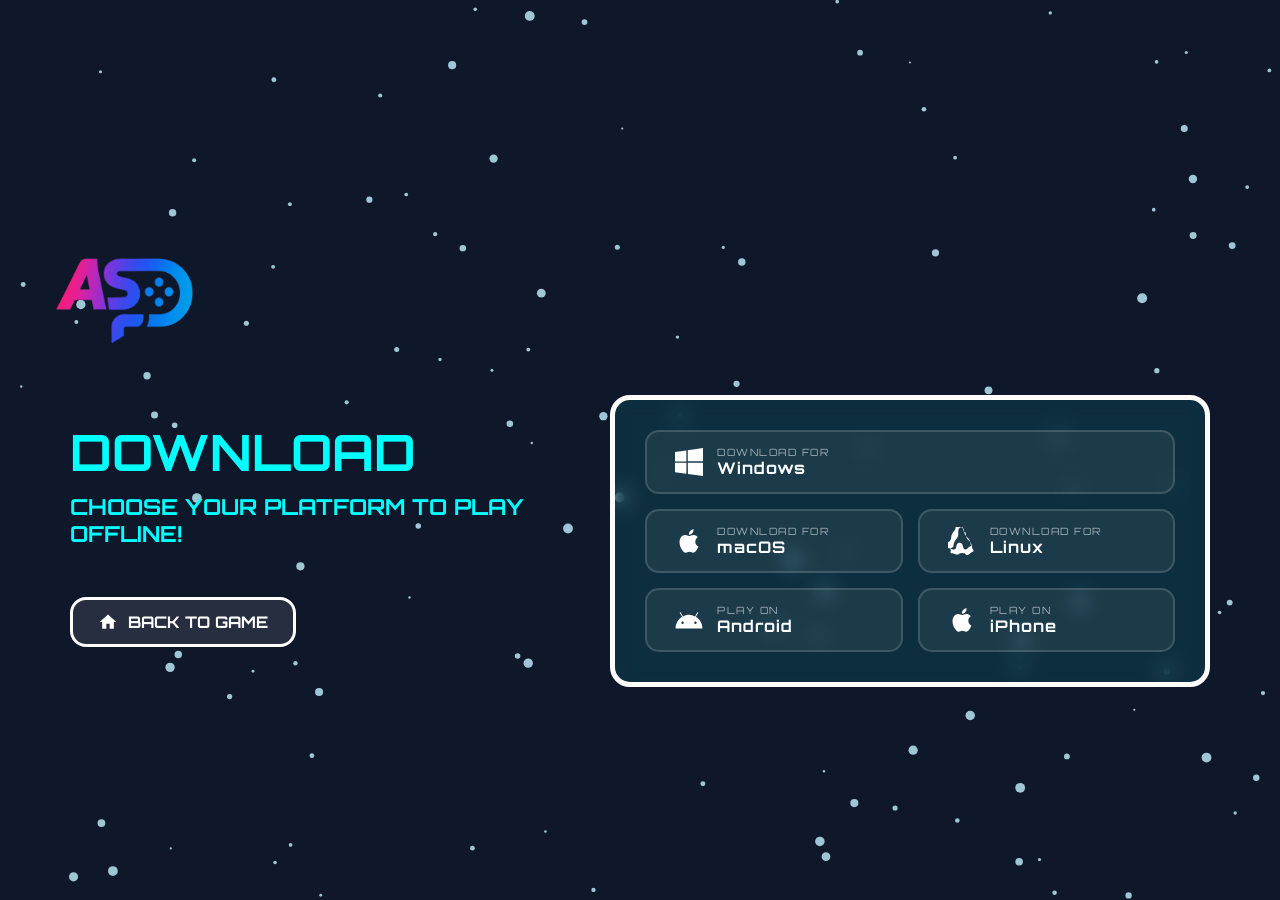
==== commit 7f78fa57: "feat: enable PWA support for offline play and installation" ====
--- a/download.html
+++ b/download.html
@@ -7,6 +7,7 @@
     <link rel="preconnect" href="https://fonts.gstatic.com" crossorigin>
     <link href="https://fonts.googleapis.com/css2?family=Orbitron:wght@400;500;600;700;800;900&display=swap" rel="stylesheet">
     <link rel="stylesheet" href="style.css">
+    <link rel="manifest" href="manifest.json">
     <title>Download - MATCH 4 CHIPS</title>
     <style>
         /* Custom adjustments for the download page to match game layout */
@@ -122,5 +123,14 @@
     </div>
 
     <script src="bgscript.js"></script>
+    <script>
+        if ('serviceWorker' in navigator) {
+            window.addEventListener('load', () => {
+                navigator.serviceWorker.register('./sw.js')
+                    .then(reg => console.log('Service Worker registered!'))
+                    .catch(err => console.log('Service Worker failed:', err));
+            });
+        }
+    </script>
 </body>
 </html>
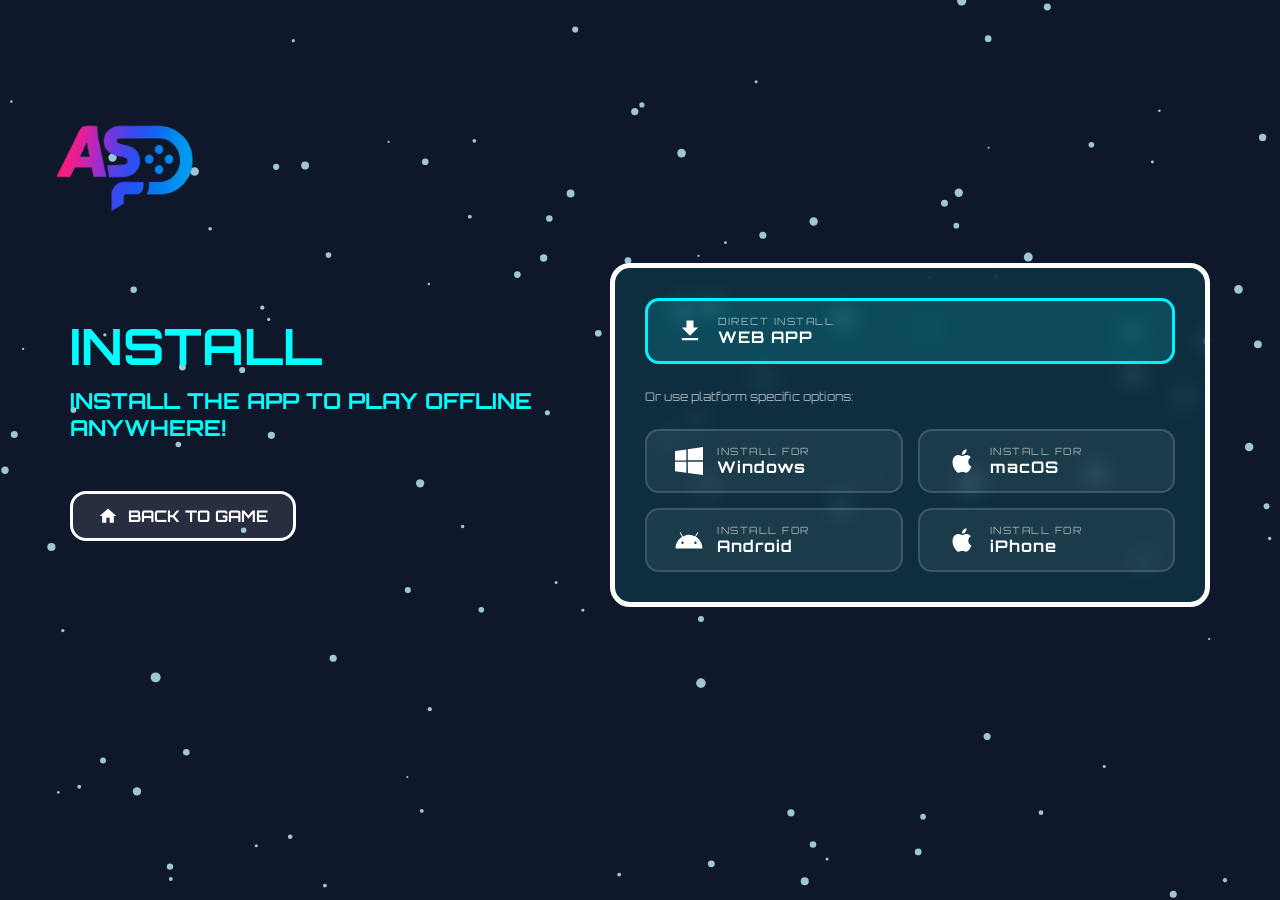
==== commit 411cbc0d: "feat: trigger direct PWA installation from download buttons" ====
--- a/download.html
+++ b/download.html
@@ -10,7 +10,49 @@
     <link rel="manifest" href="manifest.json">
     <title>Download - MATCH 4 CHIPS</title>
     <style>
-        /* Custom adjustments for the download page to match game layout */
+        body {
+            justify-content: flex-start;
+            padding-top: 80px;
+        }
+        .back-btn {
+            position: fixed;
+            top: 20px;
+            left: 20px;
+            z-index: 100;
+            color: #00f2fe;
+            text-decoration: none;
+            font-family: 'Orbitron', sans-serif;
+            font-size: 13px;
+            font-weight: 600;
+            display: flex;
+            align-items: center;
+            gap: 8px;
+            padding: 10px 18px;
+            background: rgba(15, 23, 42, 0.8);
+            border: 1px solid rgba(0, 242, 254, 0.3);
+            border-radius: 50px;
+            transition: all 0.3s ease;
+            backdrop-filter: blur(10px);
+            -webkit-backdrop-filter: blur(10px);
+            text-transform: uppercase;
+            letter-spacing: 1px;
+        }
+        .back-btn:hover {
+            background: #00f2fe;
+            color: #0f172a;
+            box-shadow: 0 0 20px rgba(0, 242, 254, 0.4);
+            transform: translateX(5px);
+        }
+        .download-page-wrapper {
+            width: 100%;
+            max-width: 1200px;
+            display: flex;
+            flex-direction: column;
+            align-items: center;
+            padding: 20px;
+            box-sizing: border-box;
+            z-index: 10;
+        }
         .download-container-box {
             background: rgba(0, 255, 255, 0.1);
             border: 5px solid rgb(255, 252, 252);
@@ -22,21 +64,18 @@
             backdrop-filter: blur(10px);
             -webkit-backdrop-filter: blur(10px);
         }
-        
         .download-btn-grid {
             display: grid;
             grid-template-columns: 1fr;
             gap: 15px;
             width: 100%;
         }
-
         @media (min-width: 1000px) {
             .download-btn-grid {
                 grid-template-columns: 1fr 1fr;
             }
-            .download-btn.windows { grid-column: span 2; } /* Make windows button wide */
-        }
-
+            .install-btn-main { grid-column: span 2; }
+        }
         .back-home-btn {
             display: inline-flex;
             align-items: center;
@@ -52,26 +91,36 @@
             transition: all 0.2s ease;
             margin-top: 20px;
         }
-
         .back-home-btn:hover {
             transform: translateY(-3px);
             background: #fff;
             color: #0f172a;
+        }
+        /* Custom alert for iPhone */
+        #ios-notice {
+            display: none;
+            margin-top: 20px;
+            padding: 15px;
+            background: rgba(255, 255, 255, 0.1);
+            border: 1px solid #fff;
+            border-radius: 10px;
+            color: #fff;
+            font-family: 'Orbitron', sans-serif;
+            font-size: 14px;
         }
     </style>
 </head>
 <body>
     <canvas id="bg"></canvas>
     
-    <!-- Using the same logo structure as index.html -->
     <div class="logo" style="text-align: left; padding-left: 5vw; margin-top: 20px;">
         <img src="logo.png" class="logo1" />
     </div>
 
     <div class="content-wrapper" style="margin-top: 0;">
         <div class="intro">
-            <h1 style="font-size: clamp(32px, 8vw, 50px);">DOWNLOAD</h1>
-            <h2 style="margin-bottom: 30px;">Choose your platform to play offline!</h2>
+            <h1 style="font-size: clamp(32px, 8vw, 50px);">INSTALL</h1>
+            <h2 style="margin-bottom: 30px;">Install the app to play offline anywhere!</h2>
             
             <div class="btn-group">
                 <a href="index.html" class="back-home-btn">
@@ -82,48 +131,91 @@
         </div>
 
         <div class="download-container-box">
-            <div class="download-btn-grid">
-                <a href="https://github.com/sudiptosaha5002-lang/Match-4-Chips-Game/archive/refs/heads/main.zip" class="download-btn windows" download>
+            <div class="download-btn-grid" id="install-container">
+                <!-- Direct Install Button -->
+                <button id="install-btn" class="download-btn windows install-btn-main" style="width: 100%; border: 3px solid #00f2fe; background: rgba(0, 242, 254, 0.15);">
+                    <svg viewBox="0 0 24 24" fill="currentColor"><path d="M19 9h-4V3H9v6H5l7 7 7-7zM5 18v2h14v-2H5z"/></svg>
+                    <div class="download-btn-text">
+                        <span class="download-label">Direct Install</span>
+                        <span class="download-platform">WEB APP</span>
+                    </div>
+                </button>
+
+                <p style="color: rgba(255,255,255,0.6); grid-column: span 2; font-family: 'Orbitron', sans-serif; font-size: 12px; margin: 10px 0;">Or use platform specific options:</p>
+
+                <button class="download-btn windows platform-install">
                     <svg viewBox="0 0 24 24" fill="currentColor"><path d="M0 3.449L9.75 2.1v9.451H0m10.949-9.602L24 0v11.4H10.949M0 12.6h9.75v9.451L0 20.699M10.949 12.6H24V24l-12.9-1.801"/></svg>
                     <div class="download-btn-text">
-                        <span class="download-label">Download for</span>
+                        <span class="download-label">Install for</span>
                         <span class="download-platform">Windows</span>
                     </div>
-                </a>
-                <a href="https://github.com/sudiptosaha5002-lang/Match-4-Chips-Game/archive/refs/heads/main.zip" class="download-btn mac" download>
+                </button>
+                <button class="download-btn mac platform-install">
                     <svg viewBox="0 0 24 24" fill="currentColor"><path d="M18.71 19.5c-.83 1.24-1.71 2.45-3.05 2.47-1.34.03-1.77-.79-3.29-.79-1.53 0-2 .77-3.27.82-1.31.05-2.3-1.32-3.14-2.53C4.25 17 2.94 12.45 4.7 9.39c.87-1.52 2.43-2.48 4.12-2.51 1.28-.02 2.5.87 3.29.87.78 0 2.26-1.07 3.8-.91.65.03 2.47.26 3.64 1.98-.09.06-2.17 1.28-2.15 3.81.03 3.02 2.65 4.03 2.68 4.04-.03.07-.42 1.44-1.38 2.83M13 3.5c.73-.83 1.94-1.46 2.94-1.5.13 1.17-.34 2.35-1.04 3.19-.69.85-1.83 1.51-2.95 1.42-.15-1.15.41-2.35 1.05-3.11z"/></svg>
                     <div class="download-btn-text">
-                        <span class="download-label">Download for</span>
+                        <span class="download-label">Install for</span>
                         <span class="download-platform">macOS</span>
                     </div>
-                </a>
-                <a href="https://github.com/sudiptosaha5002-lang/Match-4-Chips-Game/archive/refs/heads/main.zip" class="download-btn linux" download>
-                    <svg viewBox="0 0 24 24" fill="currentColor"><path d="M12.504 0c-.155 0-.315.008-.48.021-4.226.333-3.105 4.807-3.17 6.298-.076 1.092-.3 1.953-1.05 3.02-.885 1.051-2.127 2.75-2.716 4.521-.278.832-.41 1.684-.287 2.489a.424.424 0 00-.11.135c-.26.268-.45.6-.663.839-.199.199-.485.267-.797.4-.313.136-.658.269-.864.68-.09.189-.136.394-.132.602 0 .199.027.4.055.536.058.399.116.728.04.97-.249.68-.28 1.145-.106 1.484.174.334.535.47.94.601.81.2 1.91.135 2.774.6.926.466 1.866.67 2.616.47.526-.116.97-.464 1.208-.946.587-.003 1.23-.269 2.26-.334.699-.058 1.574.267 2.577.2.025.134.063.198.114.333l.003.003c.391.778 1.113 1.132 1.884 1.071.771-.06 1.592-.536 2.257-1.306.631-.765 1.683-1.084 2.378-1.503.348-.199.629-.469.649-.853.023-.4-.2-.811-.714-1.376v-.097l-.003-.003c-.17-.2-.25-.535-.338-.926-.2-.868-.134-2.138-.934-3.674-.466-.902-1.005-1.602-1.607-2.169-.625-.6-1.277-1.2-1.774-1.866-.497-.669-.849-1.471-1.108-2.723-.106-.567-.132-1.143-.123-1.522-.013-.468-.088-.99-.384-1.413-.315-.449-.77-.601-1.28-.543zm-.034 1.07c.455-.063.795.128.988.417.19.29.267.678.282 1.119.013.466.006 1.066.119 1.676.256 1.307.638 2.186 1.196 2.936.557.749 1.226 1.399 1.849 1.996.57.545 1.067 1.176 1.491 2.003.753 1.447.826 2.59 1.007 3.384.09.397.2.785.463 1.076.06.06.127.117.18.164-.141.349-.41.553-.689.706-.652.382-1.802.742-2.504 1.594-.604.71-1.336 1.102-1.97 1.152-.63.047-1.167-.192-1.458-.79-.276-.569-.465-1.193-.613-1.79-.146-.59-.27-1.164-.425-1.557-.339-.86-.858-1.306-1.459-1.532-.303-.13-.64-.2-1.003-.2h-.002c-.341 0-.68.07-.967.185-.6.21-1.095.637-1.418 1.478-.15.388-.266.958-.401 1.545-.136.59-.312 1.21-.576 1.768-.28.586-.808.82-1.431.872-.624.05-1.36-.14-2.04-.508a10.484 10.484 0 01-.122-.063c-.724-.399-1.779-.347-2.565-.537-.379-.1-.614-.218-.718-.411-.104-.193-.133-.525.107-1.1.155-.37.152-.784.098-1.208-.055-.426-.123-.795-.18-1.155-.025-.124-.046-.324-.043-.508.004-.193.038-.376.113-.536.056-.12.203-.249.461-.363.326-.143.753-.233 1.006-.49.26-.265.46-.573.674-.854.214-.285.378-.583.502-.95.087-.233.195-.597.277-.96-.038-.753.008-1.548.278-2.36.544-1.638 1.71-3.265 2.566-4.28.695-.863.95-1.838 1.035-2.99.072-1.542-.138-4.613 2.76-4.88z"/></svg>
-                    <div class="download-btn-text">
-                        <span class="download-label">Download for</span>
-                        <span class="download-platform">Linux</span>
-                    </div>
-                </a>
-                <a href="https://match4chipss.netlify.app/" class="download-btn android" target="_blank">
+                </button>
+                <button class="download-btn android platform-install">
                     <svg viewBox="0 0 24 24" fill="currentColor"><path d="M17.523 15.341a1.015 1.015 0 01-1.016-1.016c0-.562.453-1.015 1.016-1.015a1.015 1.015 0 11-.001 2.031zm-11.046 0a1.015 1.015 0 01-1.016-1.016c0-.562.453-1.015 1.016-1.015a1.015 1.015 0 11-.001 2.031zm11.405-6.02l1.96-3.396a.416.416 0 00-.152-.567.416.416 0 00-.567.152l-1.986 3.44A12.306 12.306 0 0012 7.467c-1.812 0-3.521.393-5.137 1.483L4.877 5.51a.416.416 0 00-.567-.152.416.416 0 00-.152.567l1.96 3.396C2.689 11.435.482 15.068.482 19.241h23.036c0-4.173-2.207-7.806-5.636-9.92z"/></svg>
                     <div class="download-btn-text">
-                        <span class="download-label">Play on</span>
+                        <span class="download-label">Install for</span>
                         <span class="download-platform">Android</span>
                     </div>
-                </a>
-                <a href="https://match4chipss.netlify.app/" class="download-btn iphone" target="_blank">
+                </button>
+                <button class="download-btn iphone" id="iphone-btn">
                     <svg viewBox="0 0 24 24" fill="currentColor"><path d="M18.71 19.5c-.83 1.24-1.71 2.45-3.05 2.47-1.34.03-1.77-.79-3.29-.79-1.53 0-2 .77-3.27.82-1.31.05-2.3-1.32-3.14-2.53C4.25 17 2.94 12.45 4.7 9.39c.87-1.52 2.43-2.48 4.12-2.51 1.28-.02 2.5.87 3.29.87.78 0 2.26-1.07 3.8-.91.65.03 2.47.26 3.64 1.98-.09.06-2.17 1.28-2.15 3.81.03 3.02 2.65 4.03 2.68 4.04-.03.07-.42 1.44-1.38 2.83M13 3.5c.73-.83 1.94-1.46 2.94-1.5.13 1.17-.34 2.35-1.04 3.19-.69.85-1.83 1.51-2.95 1.42-.15-1.15.41-2.35 1.05-3.11z"/></svg>
                     <div class="download-btn-text">
-                        <span class="download-label">Play on</span>
+                        <span class="download-label">Install for</span>
                         <span class="download-platform">iPhone</span>
                     </div>
-                </a>
+                </button>
+
+                <div id="ios-notice">
+                    📱 **On iPhone/iPad:** Tap the **Share** button in Safari (box with arrow) and select **"Add to Home Screen"**.
+                </div>
             </div>
         </div>
     </div>
 
     <script src="bgscript.js"></script>
     <script>
+        let deferredPrompt;
+        const installBtn = document.getElementById('install-btn');
+        const platformBtns = document.querySelectorAll('.platform-install');
+        const iphoneBtn = document.getElementById('iphone-btn');
+        const iosNotice = document.getElementById('ios-notice');
+
+        // Capture the install prompt event
+        window.addEventListener('beforeinstallprompt', (e) => {
+            e.preventDefault();
+            deferredPrompt = e;
+            // Show the install button now that the event is captured
+            console.log('Install prompt captured');
+        });
+
+        async function triggerInstall() {
+            if (deferredPrompt) {
+                deferredPrompt.prompt();
+                const { outcome } = await deferredPrompt.userChoice;
+                console.log(`User response to install prompt: ${outcome}`);
+                deferredPrompt = null;
+            } else {
+                alert("Installation is handled by your browser. Look for an 'Install' or 'Add to Home Screen' option in your browser menu!");
+            }
+        }
+
+        // Add listeners to all relevant buttons
+        installBtn.addEventListener('click', triggerInstall);
+        platformBtns.forEach(btn => btn.addEventListener('click', triggerInstall));
+
+        iphoneBtn.addEventListener('click', () => {
+            iosNotice.style.display = 'block';
+            iosNotice.scrollIntoView({ behavior: 'smooth' });
+        });
+
+        // Service Worker Registration
         if ('serviceWorker' in navigator) {
             window.addEventListener('load', () => {
                 navigator.serviceWorker.register('./sw.js')
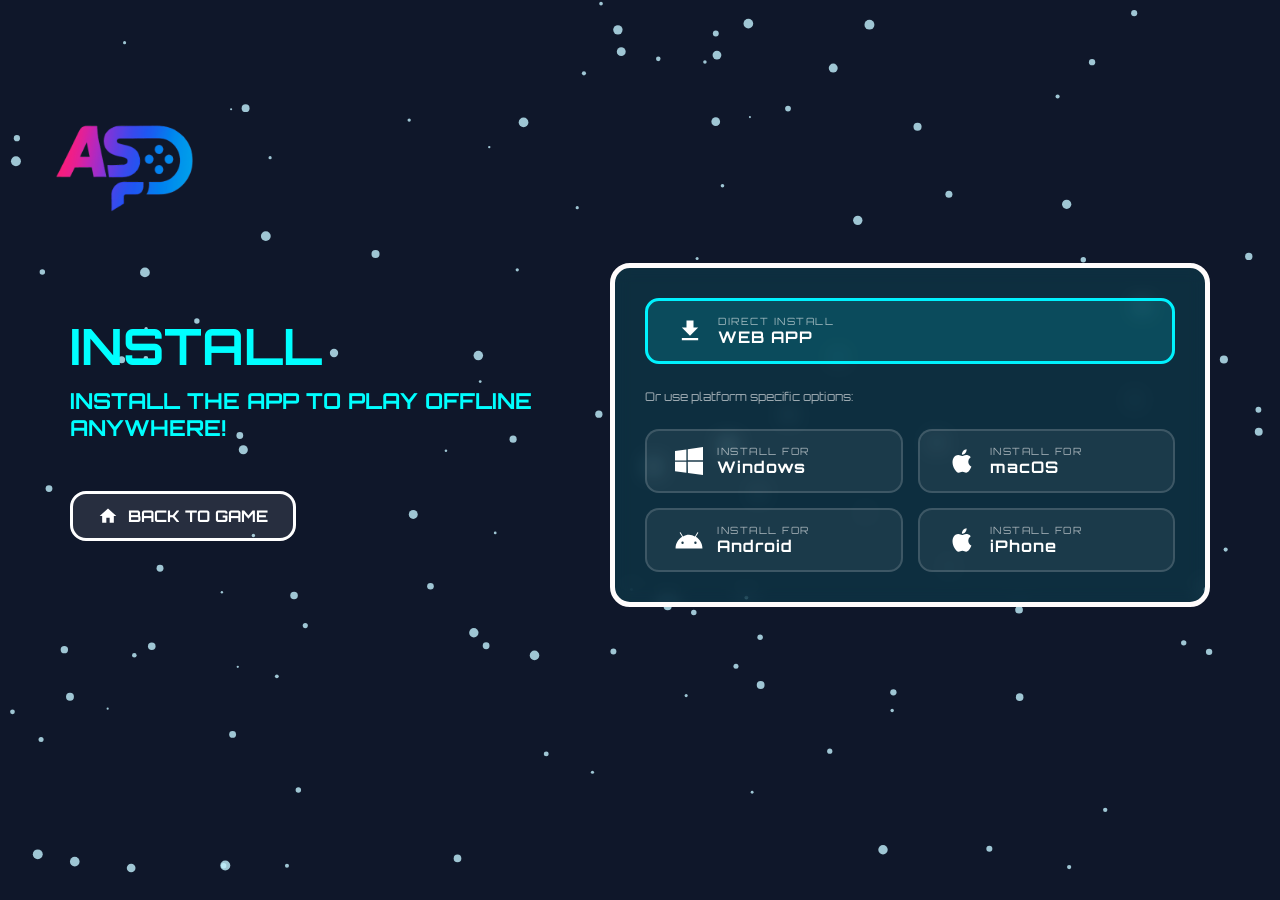
==== commit 18ad8805: "feat: set new game icon for PWA and favicon" ====
--- a/download.html
+++ b/download.html
@@ -8,6 +8,8 @@
     <link href="https://fonts.googleapis.com/css2?family=Orbitron:wght@400;500;600;700;800;900&display=swap" rel="stylesheet">
     <link rel="stylesheet" href="style.css">
     <link rel="manifest" href="manifest.json">
+    <link rel="icon" type="image/png" href="icon.png">
+    <link rel="apple-touch-icon" href="icon.png">
     <title>Download - MATCH 4 CHIPS</title>
     <style>
         body {
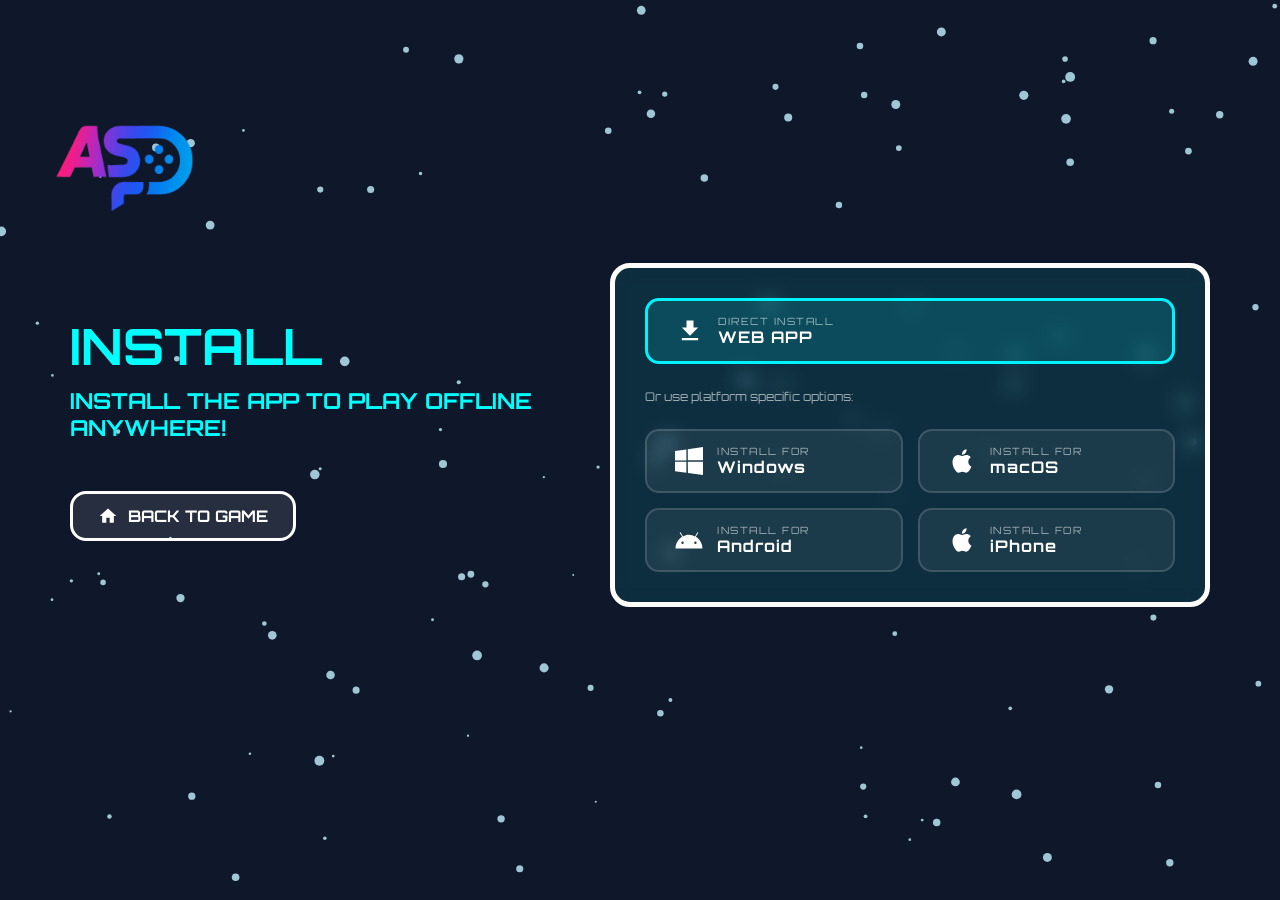
==== commit 0f9671c9: "feat: show Coming Soon alert for platform-specific buttons" ====
--- a/download.html
+++ b/download.html
@@ -208,9 +208,15 @@
             }
         }
 
-        // Add listeners to all relevant buttons
+        // Add listeners
         installBtn.addEventListener('click', triggerInstall);
-        platformBtns.forEach(btn => btn.addEventListener('click', triggerInstall));
+        
+        // Platform buttons show Coming Soon
+        platformBtns.forEach(btn => {
+            btn.addEventListener('click', () => {
+                alert("Coming Soon!!!\nPlatform-specific native apps are currently in development. Please use the 'Direct Install' button above to install the Web App version!");
+            });
+        });
 
         iphoneBtn.addEventListener('click', () => {
             iosNotice.style.display = 'block';
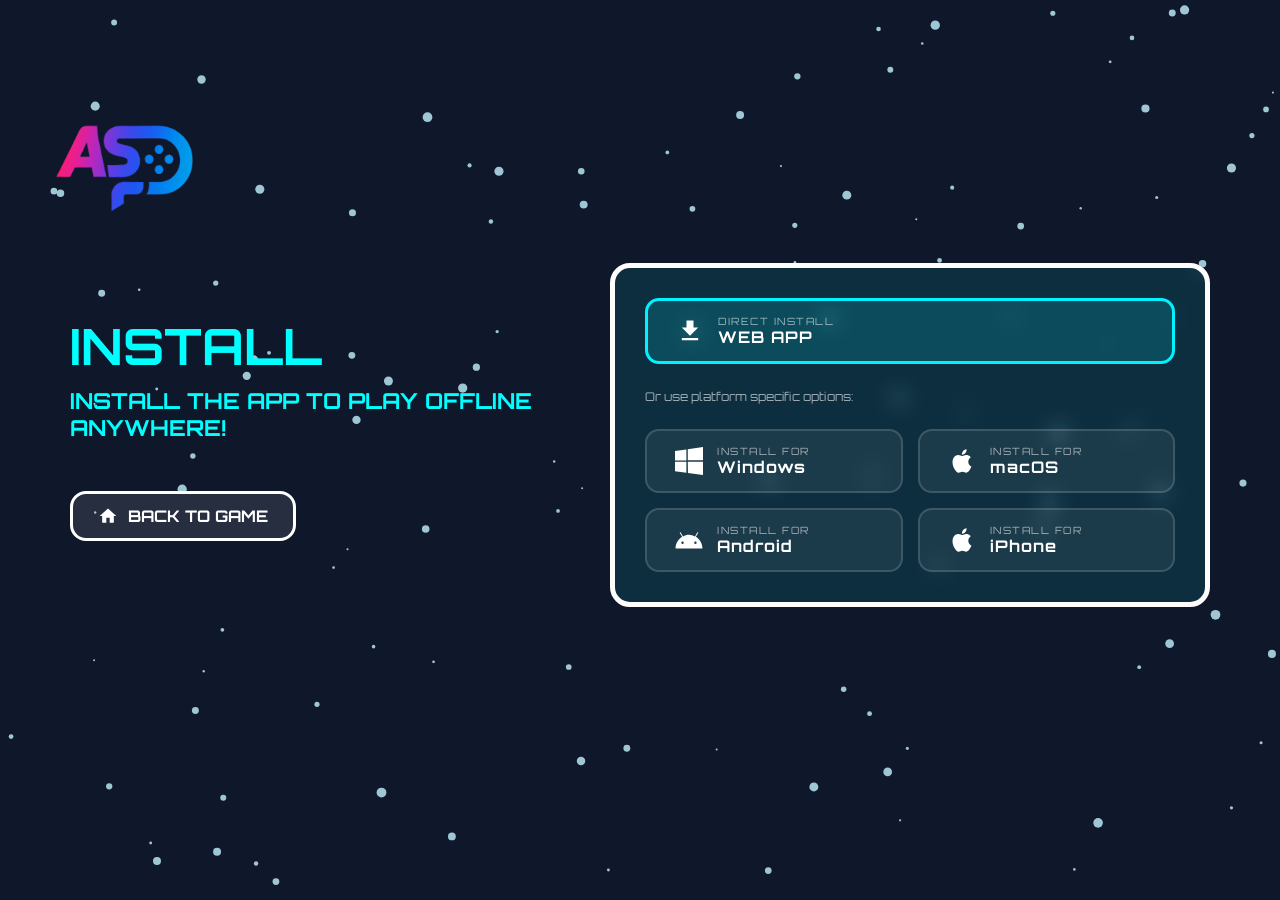
==== commit 67de46fe: "fix: resolve caching issues with Service Worker v2 and meta tags" ====
--- a/download.html
+++ b/download.html
@@ -3,10 +3,13 @@
 <head>
     <meta charset="UTF-8">
     <meta name="viewport" content="width=device-width, initial-scale=1.0">
+    <meta http-equiv="Cache-Control" content="no-cache, no-store, must-revalidate">
+    <meta http-equiv="Pragma" content="no-cache">
+    <meta http-equiv="Expires" content="0">
     <link rel="preconnect" href="https://fonts.googleapis.com">
     <link rel="preconnect" href="https://fonts.gstatic.com" crossorigin>
     <link href="https://fonts.googleapis.com/css2?family=Orbitron:wght@400;500;600;700;800;900&display=swap" rel="stylesheet">
-    <link rel="stylesheet" href="style.css">
+    <link rel="stylesheet" href="style.css?v=2">
     <link rel="manifest" href="manifest.json">
     <link rel="icon" type="image/png" href="icon.png">
     <link rel="apple-touch-icon" href="icon.png">
@@ -227,7 +230,17 @@
         if ('serviceWorker' in navigator) {
             window.addEventListener('load', () => {
                 navigator.serviceWorker.register('./sw.js')
-                    .then(reg => console.log('Service Worker registered!'))
+                    .then(reg => {
+                        console.log('Service Worker registered!');
+                        reg.onupdatefound = () => {
+                            const installingWorker = reg.installing;
+                            installingWorker.onstatechange = () => {
+                                if (installingWorker.state === 'installed' && navigator.serviceWorker.controller) {
+                                    window.location.reload();
+                                }
+                            };
+                        };
+                    })
                     .catch(err => console.log('Service Worker failed:', err));
             });
         }
